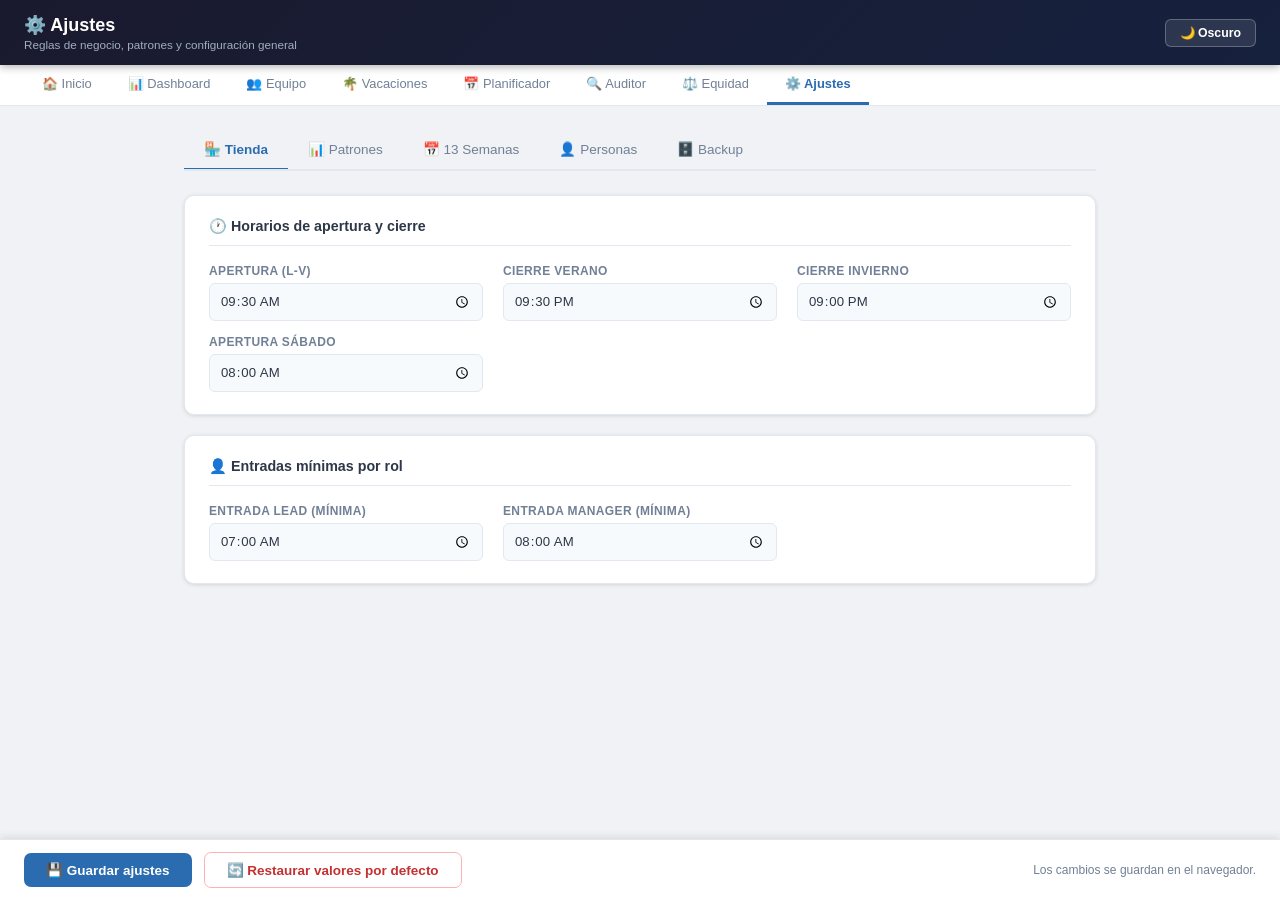
==== ajustes.html @ 565c45c2 "Fix all 9 issues: dashboard HTML, generatePattern(), planificador balance, CSS, time slots, vacacion" ====
<!DOCTYPE html>
<html lang="es" data-theme="light">
<head>
<meta charset="UTF-8">
<meta name="viewport" content="width=device-width, initial-scale=1.0">
<title>⚙️ Ajustes · Leadership Schedule</title>
<link rel="stylesheet" href="css/ajustes.css">
</head>
<body>

<!-- ===== HEADER ===== -->
<header class="site-header">
  <div>
    <h1>⚙️ Ajustes</h1>
    <span class="subtitle">Reglas de negocio, patrones y configuración general</span>
  </div>
  <div class="header-actions">
    <button class="btn-header" id="theme-toggle">🌙 Oscuro</button>
  </div>
</header>

<!-- ===== NAV ===== -->
<nav class="site-nav">
  <a class="nav-btn" href="index.html">🏠 Inicio</a>
  <a class="nav-btn" href="dashboard.html">📊 Dashboard</a>
  <a class="nav-btn" href="equipo.html">👥 Equipo</a>
  <a class="nav-btn" href="vacaciones.html">🌴 Vacaciones</a>
  <a class="nav-btn" href="planificador-13w.html">📅 Planificador</a>
  <a class="nav-btn" href="auditor.html">🔍 Auditor</a>
  <a class="nav-btn" href="equity.html">⚖️ Equidad</a>
  <a class="nav-btn active" href="ajustes.html">⚙️ Ajustes</a>
</nav>

<!-- ===== MAIN ===== -->
<main class="main">

  <!-- Page tabs -->
  <div class="page-tabs" id="page-tabs">
    <button class="page-tab-btn active" data-tab="tienda">🏪 Tienda</button>
    <button class="page-tab-btn" data-tab="patrones">📊 Patrones</button>
    <button class="page-tab-btn" data-tab="planificador">📅 13 Semanas</button>
    <button class="page-tab-btn" data-tab="personas">👤 Personas</button>
    <button class="page-tab-btn" data-tab="backup">🗄️ Backup</button>
  </div>

  <!-- ═══════════════════════════════════════ TAB: TIENDA ═══ -->
  <div class="tab-panel active" id="tab-tienda">

    <div class="settings-card">
      <h2>🕐 Horarios de apertura y cierre</h2>
      <div class="form-grid">
        <div class="form-group">
          <label for="cfg-apertura">Apertura (L-V)</label>
          <input type="time" id="cfg-apertura">
        </div>
        <div class="form-group">
          <label for="cfg-cierre-verano">Cierre Verano</label>
          <input type="time" id="cfg-cierre-verano">
        </div>
        <div class="form-group">
          <label for="cfg-cierre-invierno">Cierre Invierno</label>
          <input type="time" id="cfg-cierre-invierno">
        </div>
        <div class="form-group">
          <label for="cfg-sabado-apertura">Apertura Sábado</label>
          <input type="time" id="cfg-sabado-apertura">
        </div>
      </div>
    </div>

    <div class="settings-card">
      <h2>👤 Entradas mínimas por rol</h2>
      <div class="form-grid">
        <div class="form-group">
          <label for="cfg-entrada-lead">Entrada Lead (mínima)</label>
          <input type="time" id="cfg-entrada-lead">
        </div>
        <div class="form-group">
          <label for="cfg-entrada-manager">Entrada Manager (mínima)</label>
          <input type="time" id="cfg-entrada-manager">
        </div>
      </div>
    </div>

  </div>

  <!-- ═══════════════════════════════════════ TAB: PATRONES ═══ -->
  <div class="tab-panel" id="tab-patrones">

    <!-- Lunch -->
    <div class="settings-card">
      <h2>🥗 Reglas de Lunch</h2>
      <div class="form-grid">
        <div class="form-group">
          <label for="cfg-lunch-desde">Ventana desde</label>
          <input type="time" id="cfg-lunch-desde">
        </div>
        <div class="form-group">
          <label for="cfg-lunch-hasta">Ventana hasta</label>
          <input type="time" id="cfg-lunch-hasta">
        </div>
        <div class="form-group">
          <label for="cfg-lunch-slots">Duración (slots de 30 min)</label>
          <input type="number" id="cfg-lunch-slots" min="1" max="6">
        </div>
        <div class="form-group">
          <label for="cfg-lunch-max">Máx. simultáneo</label>
          <input type="number" id="cfg-lunch-max" min="1" max="10">
        </div>
      </div>
    </div>

    <!-- Cobertura -->
    <div class="settings-card">
      <h2>🏢 Cobertura de floor</h2>
      <div class="form-grid">
        <div class="form-group">
          <label for="cfg-floor-min">Floor mínimo</label>
          <input type="number" id="cfg-floor-min" min="0" max="20">
        </div>
        <div class="form-group">
          <label for="cfg-mgr-floor-min">Managers en floor (mínimo)</label>
          <input type="number" id="cfg-mgr-floor-min" min="0" max="10">
        </div>
        <div class="form-group">
          <label for="cfg-coach-min">Coach mínimo</label>
          <input type="number" id="cfg-coach-min" min="0" max="10">
        </div>
        <div class="form-group">
          <label for="cfg-floor-punta">Floor en hora punta</label>
          <input type="number" id="cfg-floor-punta" min="0" max="20">
        </div>
      </div>

      <div style="margin-top:16px;">
        <div class="form-group">
          <label>Horas punta (ej: 12:00-14:00)</label>
          <div class="tags-input" id="horas-punta-tags">
            <input type="text" id="horas-punta-input" placeholder="HH:MM-HH:MM y pulsa Enter">
          </div>
          <span class="form-hint">Pulsa Enter para añadir. Haz clic en × para eliminar.</span>
        </div>
      </div>
    </div>

    <!-- Bloques -->
    <div class="settings-card">
      <h2>🧱 Bloques de actividad</h2>
      <div class="form-grid">
        <div class="form-group">
          <label for="cfg-floor-slots-min">Floor: slots mínimos consecutivos</label>
          <input type="number" id="cfg-floor-slots-min" min="1" max="20">
        </div>
        <div class="form-group">
          <label for="cfg-aor-max-bloques">AOR: máx. bloques separados</label>
          <input type="number" id="cfg-aor-max-bloques" min="1" max="10">
        </div>
      </div>
    </div>

    <!-- Reuniones -->
    <div class="settings-card">
      <h2>📋 Reuniones semanales</h2>
      <div class="reunion-row">
        <div class="reunion-day">Martes</div>
        <div class="form-group">
          <label for="cfg-reu-mar-hora">Horario</label>
          <input type="text" id="cfg-reu-mar-hora" placeholder="14:00-16:00">
        </div>
        <div class="form-group">
          <label for="cfg-reu-mar-tipo">Tipo</label>
          <input type="text" id="cfg-reu-mar-tipo" placeholder="comercial">
        </div>
        <div class="form-group">
          <label for="cfg-reu-mar-nombre">Nombre</label>
          <input type="text" id="cfg-reu-mar-nombre" placeholder="Reunión Comercial">
        </div>
      </div>
      <div class="reunion-row">
        <div class="reunion-day">Miércoles</div>
        <div class="form-group">
          <label for="cfg-reu-mie-hora">Horario</label>
          <input type="text" id="cfg-reu-mie-hora" placeholder="14:00-16:00">
        </div>
        <div class="form-group">
          <label for="cfg-reu-mie-tipo">Tipo</label>
          <input type="text" id="cfg-reu-mie-tipo" placeholder="leadership">
        </div>
        <div class="form-group">
          <label for="cfg-reu-mie-nombre">Nombre</label>
          <input type="text" id="cfg-reu-mie-nombre" placeholder="Leadership Meeting">
        </div>
      </div>
    </div>

    <!-- Apertura / Cierre -->
    <div class="settings-card">
      <h2>🔓 Apertura y cierre de tienda</h2>
      <div class="form-grid">
        <div class="form-group">
          <label for="cfg-apertura-min-personas">Personas mínimas en apertura</label>
          <input type="number" id="cfg-apertura-min-personas" min="1" max="10">
        </div>
        <div class="form-group">
          <label for="cfg-cierre-min-leads">Leads mínimos en cierre</label>
          <input type="number" id="cfg-cierre-min-leads" min="1" max="10">
        </div>
        <div class="form-group">
          <label for="cfg-cierre-min-managers">Managers mínimos en cierre</label>
          <input type="number" id="cfg-cierre-min-managers" min="0" max="10">
        </div>
      </div>
    </div>

    <!-- Rol Manager -->
    <div class="settings-card">
      <h2>🎯 Rol de Manager por semana</h2>
      <div class="form-grid">
        <div class="form-group">
          <label for="cfg-coach-dias">Días como Coach (mín–máx)</label>
          <input type="text" id="cfg-coach-dias" placeholder="ej: 2,3">
          <span class="form-hint">Valores separados por coma (mínimo, máximo)</span>
        </div>
        <div class="form-group">
          <label for="cfg-support-dias">Días como Support (mín–máx)</label>
          <input type="text" id="cfg-support-dias" placeholder="ej: 2,3">
          <span class="form-hint">Valores separados por coma (mínimo, máximo)</span>
        </div>
      </div>
    </div>

    <!-- DD (Daily Download) -->
    <div class="settings-card">
      <h2>📢 Daily Download (DD)</h2>
      <div class="form-grid">
        <div class="form-group">
          <label for="cfg-dd-hora">Hora del DD</label>
          <input type="time" id="cfg-dd-hora">
          <span class="form-hint">Por defecto 09:15. Aparece en todos los turnos que estén activos a esa hora.</span>
        </div>
        <div class="form-group">
          <label for="cfg-dd-duracion">Duración (minutos)</label>
          <input type="number" id="cfg-dd-duracion" min="5" max="60">
        </div>
      </div>
    </div>

    <!-- Franjas tranquilas -->
    <div class="settings-card">
      <h2>🤫 Franjas tranquilas (sin actividades intensas)</h2>
      <div class="form-group">
        <label>Franjas horarias (ej: 09:30-11:00)</label>
        <div class="tags-input" id="franjas-tranquilas-tags">
          <input type="text" id="franjas-tranquilas-input" placeholder="HH:MM-HH:MM y pulsa Enter">
        </div>
        <span class="form-hint">Franjas donde no se programan actividades intensas (apertura tranquila, descanso post-lunch).</span>
      </div>
    </div>

    <!-- Cobertura por franja horaria -->
    <div class="settings-card">
      <h2>🏪 Cobertura por franja horaria</h2>
      <div class="form-grid">
        <div class="form-group">
          <label for="cfg-franja-apertura-min">Apertura — mínimo (personas)</label>
          <input type="number" id="cfg-franja-apertura-min" min="1" max="10">
        </div>
        <div class="form-group">
          <label for="cfg-franja-apertura-max">Apertura — máximo (personas)</label>
          <input type="number" id="cfg-franja-apertura-max" min="1" max="10">
        </div>
        <div class="form-group">
          <label for="cfg-franja-normal-support">Normal/mediodía — Support mínimo</label>
          <input type="number" id="cfg-franja-normal-support" min="1" max="15">
        </div>
        <div class="form-group">
          <label for="cfg-franja-normal-coach">Normal/mediodía — Coach mínimo</label>
          <input type="number" id="cfg-franja-normal-coach" min="1" max="10">
        </div>
        <div class="form-group">
          <label for="cfg-franja-transicion-min">Transición (lunch) — mínimo</label>
          <input type="number" id="cfg-franja-transicion-min" min="1" max="10">
        </div>
        <div class="form-group">
          <label for="cfg-franja-transicion-max">Transición (lunch) — máximo</label>
          <input type="number" id="cfg-franja-transicion-max" min="1" max="10">
        </div>
        <div class="form-group">
          <label for="cfg-franja-punta">Hora punta — mínimo</label>
          <input type="number" id="cfg-franja-punta" min="1" max="15">
          <span class="form-hint">Igual que "Floor en hora punta" — se sincroniza automáticamente</span>
        </div>
        <div class="form-group">
          <label for="cfg-franja-cierre">Cierre — mínimo</label>
          <input type="number" id="cfg-franja-cierre" min="1" max="10">
        </div>
      </div>
    </div>

    <!-- Reglas flexibilizadas -->
    <div class="settings-card">
      <h2>🔄 Reglas flexibilizadas (mundo real)</h2>
      <div style="display:flex;flex-direction:column;gap:10px">
        <div class="checkbox-row">
          <input type="checkbox" id="cfg-flex-coach-transicion">
          <label for="cfg-flex-coach-transicion">✅ 1 Coach OK en transición (en vez de 2)</label>
        </div>
        <div class="checkbox-row">
          <input type="checkbox" id="cfg-flex-lunch-extendido">
          <label for="cfg-flex-lunch-extendido">✅ Lunch de manager puede extenderse 30 min si hay cobertura</label>
        </div>
        <div class="checkbox-row">
          <input type="checkbox" id="cfg-flex-aor-fragmentable">
          <label for="cfg-flex-aor-fragmentable">✅ AOR fragmentable si la reunión lo requiere</label>
        </div>
      </div>
    </div>

    <!-- Libranzas -->
    <div class="settings-card">
      <h2>📆 Reglas de libranzas</h2>
      <div class="form-grid">
        <div class="form-group">
          <label for="cfg-lib-max-dias">Máx. días laborables por semana</label>
          <input type="number" id="cfg-lib-max-dias" min="1" max="7">
        </div>
        <div class="form-group">
          <label for="cfg-lib-max-findes">Máx. fines de semana consecutivos trabajados</label>
          <input type="number" id="cfg-lib-max-findes" min="1" max="13">
        </div>
        <div class="form-group" style="align-items:flex-start;padding-top:1.5rem">
          <div class="checkbox-row">
            <input type="checkbox" id="cfg-lib-equidad-finde">
            <label for="cfg-lib-equidad-finde">Equidad de fines de semana al final del Q</label>
          </div>
        </div>
      </div>
    </div>

  </div>

  <!-- ═══════════════════════════════════════ TAB: PLANIFICADOR ═══ -->
  <div class="tab-panel" id="tab-planificador">

    <div class="settings-card">
      <h2>📅 Configuración general del planificador</h2>
      <div class="form-grid">
        <div class="form-group">
          <label for="cfg-max-dias">Máx. días laborables por semana</label>
          <input type="number" id="cfg-max-dias" min="1" max="7">
        </div>
        <div class="form-group">
          <label for="cfg-equidad">Equidad mañana/tarde (0–1)</label>
          <input type="number" id="cfg-equidad" min="0" max="1" step="0.05">
          <span class="form-hint">0.5 = equilibrio perfecto</span>
        </div>
      </div>
    </div>

    <!-- Ops Leads -->
    <div class="settings-card">
      <h2>👥 Reglas de Ops Leads</h2>
      <div class="form-grid">
        <div class="form-group">
          <label for="cfg-ops-dias-ldops">Días LDOPS por semana</label>
          <input type="number" id="cfg-ops-dias-ldops" min="1" max="6">
          <span class="form-hint">Default: 3</span>
        </div>
        <div class="form-group">
          <label for="cfg-ops-dias-mixtos">Días mixtos por semana</label>
          <input type="number" id="cfg-ops-dias-mixtos" min="0" max="6">
          <span class="form-hint">Default: 2</span>
        </div>
      </div>
      <div style="margin-top:12px;">
        <div class="checkbox-row">
          <input type="checkbox" id="cfg-ops-cruzados">
          <label for="cfg-ops-cruzados">Ops Leads siempre cruzados (uno mañana, otro tarde)</label>
        </div>
      </div>
    </div>

    <!-- SM detallado -->
    <div class="settings-card">
      <h2>📅 Reglas de SM detalladas</h2>
      <div style="display:flex;flex-direction:column;gap:10px">
        <div class="checkbox-row">
          <input type="checkbox" id="cfg-sm-lm-mañana">
          <label for="cfg-sm-lm-mañana">L+M: todos los SM hacen turno de mañana</label>
        </div>
        <div class="checkbox-row">
          <input type="checkbox" id="cfg-sm-mie-cruzado">
          <label for="cfg-sm-mie-cruzado">Miércoles: Jorge+Cris mañana, Sheila+Itziar tarde</label>
        </div>
        <div class="checkbox-row">
          <input type="checkbox" id="cfg-sm-juesab-rotacion">
          <label for="cfg-sm-juesab-rotacion">Jue-Sáb: rotación 2+2 (2 mañana, 2 tarde)</label>
        </div>
      </div>
      <div style="margin-top:16px;" class="form-group">
        <label>Días en que SM tiene mañana obligatoria</label>
        <div class="tags-input" id="sm-mañana-tags">
          <input type="text" id="sm-mañana-input" placeholder="LUN, MAR… y pulsa Enter">
        </div>
        <span class="form-hint">Pulsa Enter para añadir. Haz clic en × para eliminar.</span>
      </div>
    </div>

  </div>

  <!-- ═══════════════════════════════════════ TAB: PERSONAS ═══ -->
  <div class="tab-panel" id="tab-personas">

    <div class="settings-card">
      <h2>👤 Restricciones personales en el planificador</h2>
      <p style="font-size:.83rem;color:var(--text-muted);margin-bottom:16px;">
        Días con formato abreviado en inglés: MON, TUE, WED, THU, FRI, SAT, SUN.
        Los campos de tipo lista aceptan valores separados por coma.
      </p>
      <div class="persons-table-wrap">
        <table class="persons-table" id="persons-table">
          <thead>
            <tr>
              <th>ID Persona</th>
              <th>fixedMorningDays</th>
              <th>neverOffDays</th>
              <th>avoidOffDays</th>
              <th>aorFixedDays</th>
              <th>morningOnly</th>
              <th>morningOnlyWeekdays</th>
              <th>altWeekend</th>
              <th>weekAB</th>
              <th>hours32</th>
              <th>neverOffThursday</th>
              <th>crossedWith</th>
            </tr>
          </thead>
          <tbody id="persons-tbody">
            <!-- Rows injected by JS -->
          </tbody>
        </table>
      </div>
    </div>

  </div>

  <!-- ═══════════════════════════════════════ TAB: BACKUP ═══ -->
  <div class="tab-panel" id="tab-backup">

    <div class="settings-card">
      <h2>🗄️ Backup y Restauración</h2>
      <p class="help-text">Exporta o importa todos los datos del dashboard (configuración, equipo, vacaciones, patrones guardados).</p>
      <div class="form-row" style="display:flex;gap:0.75rem;flex-wrap:wrap;margin-top:1rem;">
        <button class="btn-save" id="btn-export-backup">⬇️ Exportar configuración completa</button>
        <label class="btn-secondary" style="cursor:pointer;display:inline-flex;align-items:center;gap:0.4rem;padding:0.5rem 1.1rem;border:1px solid var(--border);border-radius:var(--radius);font-size:0.9rem;">
          📂 Importar configuración
          <input type="file" id="file-import-backup" accept=".json" style="display:none">
        </label>
      </div>
      <p id="backup-status" style="font-size:0.82rem;color:var(--text-muted);margin-top:0.75rem;"></p>
    </div>

  </div>

</main>

<!-- ===== ACTION BAR ===== -->
<div class="action-bar">
  <button class="btn-save" id="btn-save">💾 Guardar ajustes</button>
  <button class="btn-reset" id="btn-reset">🔄 Restaurar valores por defecto</button>
  <span class="action-bar-info" id="action-bar-info">Los cambios se guardan en el navegador.</span>
</div>

<!-- ===== TOAST ===== -->
<div class="toast" id="toast" role="status" aria-live="polite"></div>

<script src="js/config.js"></script>
<script>
(function () {
  'use strict';

  /* ── Theme ──────────────────────────────────────── */
  var LS_THEME = 'app_theme';

  function loadTheme() {
    try {
      var t = localStorage.getItem(LS_THEME) || 'light';
      document.documentElement.setAttribute('data-theme', t);
      document.getElementById('theme-toggle').textContent = t === 'dark' ? '☀️ Claro' : '🌙 Oscuro';
    } catch (e) {}
  }

  function toggleTheme() {
    var html = document.documentElement;
    var isDark = html.getAttribute('data-theme') === 'dark';
    html.setAttribute('data-theme', isDark ? 'light' : 'dark');
    document.getElementById('theme-toggle').textContent = isDark ? '🌙 Oscuro' : '☀️ Claro';
    try { localStorage.setItem(LS_THEME, isDark ? 'light' : 'dark'); } catch (e) {}
  }

  /* ── Tabs ───────────────────────────────────────── */
  function initTabs() {
    document.getElementById('page-tabs').addEventListener('click', function (e) {
      var btn = e.target.closest('.page-tab-btn');
      if (!btn) return;
      document.querySelectorAll('.page-tab-btn').forEach(function (b) { b.classList.remove('active'); });
      document.querySelectorAll('.tab-panel').forEach(function (p) { p.classList.remove('active'); });
      btn.classList.add('active');
      document.getElementById('tab-' + btn.dataset.tab).classList.add('active');
    });
  }

  /* ── Tags helper ────────────────────────────────── */
  function initTagsInput(wrapperId, inputId, getValues, setValues) {
    var wrapper = document.getElementById(wrapperId);
    var input   = document.getElementById(inputId);

    function render() {
      // Remove existing tags (keep input)
      wrapper.querySelectorAll('.tag').forEach(function (t) { t.remove(); });
      getValues().forEach(function (val) {
        var tag = document.createElement('span');
        tag.className = 'tag';
        tag.textContent = val + ' ';
        var del = document.createElement('button');
        del.className = 'tag-del';
        del.type = 'button';
        del.textContent = '×';
        del.addEventListener('click', function () {
          var arr = getValues().filter(function (v) { return v !== val; });
          setValues(arr);
          render();
        });
        tag.appendChild(del);
        wrapper.insertBefore(tag, input);
      });
    }

    input.addEventListener('keydown', function (e) {
      if (e.key === 'Enter' || e.key === ',') {
        e.preventDefault();
        var val = input.value.trim().replace(/,$/, '');
        if (val) {
          var arr = getValues();
          if (!arr.includes(val)) { arr.push(val); setValues(arr); }
          input.value = '';
          render();
        }
      }
    });

    wrapper.addEventListener('click', function () { input.focus(); });
    render();
    return render;
  }

  /* ── Populate form from CONFIG ──────────────────── */
  var cfg = window.CONFIG;

  // Arrays for tags inputs (held in closure)
  var horasPunta   = cfg.patrones.cobertura.horasPunta.slice();
  var smMañana     = cfg.planificador.smMañanaObligatoria.slice();
  var franjasTranquilas = ((cfg.patrones && cfg.patrones.franjasTranquilas) || ['09:30-11:00', '15:00-16:00']).slice();

  var renderHorasPunta, renderSmMañana, renderFranjasTranquilas;

  function populateForm() {
    cfg = window.CONFIG;

    // Tienda
    document.getElementById('cfg-apertura').value           = cfg.tienda.apertura;
    document.getElementById('cfg-cierre-verano').value      = cfg.tienda.cierreVerano;
    document.getElementById('cfg-cierre-invierno').value    = cfg.tienda.cierreInvierno;
    document.getElementById('cfg-sabado-apertura').value    = cfg.tienda.sabadoApertura;
    document.getElementById('cfg-entrada-lead').value       = cfg.tienda.entradaLeadMin;
    document.getElementById('cfg-entrada-manager').value    = cfg.tienda.entradaManagerMin;

    // Patrones – Lunch
    document.getElementById('cfg-lunch-desde').value  = cfg.patrones.lunch.ventanaDesde;
    document.getElementById('cfg-lunch-hasta').value  = cfg.patrones.lunch.ventanaHasta;
    document.getElementById('cfg-lunch-slots').value  = cfg.patrones.lunch.duracionSlots;
    document.getElementById('cfg-lunch-max').value    = cfg.patrones.lunch.maxSimultaneo;

    // Patrones – Cobertura
    document.getElementById('cfg-floor-min').value       = cfg.patrones.cobertura.floorMinimo;
    document.getElementById('cfg-mgr-floor-min').value   = cfg.patrones.cobertura.managersFloorMinimo;
    document.getElementById('cfg-coach-min').value       = cfg.patrones.cobertura.coachMinimo;
    document.getElementById('cfg-floor-punta').value     = cfg.patrones.cobertura.floorHoraPunta;
    horasPunta = cfg.patrones.cobertura.horasPunta.slice();
    if (renderHorasPunta) renderHorasPunta();

    // Patrones – Bloques
    document.getElementById('cfg-floor-slots-min').value  = cfg.patrones.bloques.floorMinimoSlots;
    document.getElementById('cfg-aor-max-bloques').value  = cfg.patrones.bloques.aorMaxBloques;

    // Patrones – Reuniones
    document.getElementById('cfg-reu-mar-hora').value    = cfg.patrones.reuniones.martes.hora;
    document.getElementById('cfg-reu-mar-tipo').value    = cfg.patrones.reuniones.martes.tipo;
    document.getElementById('cfg-reu-mar-nombre').value  = cfg.patrones.reuniones.martes.nombre;
    document.getElementById('cfg-reu-mie-hora').value    = cfg.patrones.reuniones.miercoles.hora;
    document.getElementById('cfg-reu-mie-tipo').value    = cfg.patrones.reuniones.miercoles.tipo;
    document.getElementById('cfg-reu-mie-nombre').value  = cfg.patrones.reuniones.miercoles.nombre;

    // Patrones – Apertura / Cierre
    document.getElementById('cfg-apertura-min-personas').value = cfg.patrones.apertura.minimoPersonas;
    document.getElementById('cfg-cierre-min-leads').value      = cfg.patrones.cierre.minimoLeads;
    document.getElementById('cfg-cierre-min-managers').value   = cfg.patrones.cierre.minimoManagers;

    // Patrones – Rol manager
    document.getElementById('cfg-coach-dias').value   = cfg.patrones.managerRol.coachDiasPorSemana.join(',');
    document.getElementById('cfg-support-dias').value = cfg.patrones.managerRol.supportDiasPorSemana.join(',');

    // Patrones – DD
    var dd = (cfg.patrones.dd || {});
    document.getElementById('cfg-dd-hora').value     = dd.hora || '09:15';
    document.getElementById('cfg-dd-duracion').value = dd.duracionMin || 15;

    // Patrones – Franjas tranquilas
    franjasTranquilas = ((cfg.patrones.franjasTranquilas) || ['09:30-11:00', '15:00-16:00']).slice();
    if (renderFranjasTranquilas) renderFranjasTranquilas();

    // Patrones – Libranzas
    var lib = (cfg.patrones.libranzas || {});
    document.getElementById('cfg-lib-max-dias').value       = lib.maxDiasLaborables || 5;
    document.getElementById('cfg-lib-max-findes').value     = lib.maxFindesConsecutivos || 2;
    document.getElementById('cfg-lib-equidad-finde').checked = lib.equidadFindeQ !== false;

    // Planificador
    document.getElementById('cfg-max-dias').value    = cfg.planificador.maxDiasLaborables;
    document.getElementById('cfg-equidad').value     = cfg.planificador.equidadMañanaTarde;
    document.getElementById('cfg-ops-cruzados').checked = cfg.planificador.opsLeadsCruzados;
    smMañana = cfg.planificador.smMañanaObligatoria.slice();
    if (renderSmMañana) renderSmMañana();

    // Planificador – Ops Leads
    var opsLeads = cfg.planificador.opsLeads || {};
    document.getElementById('cfg-ops-dias-ldops').value  = opsLeads.diasLdops  ?? 3;
    document.getElementById('cfg-ops-dias-mixtos').value = opsLeads.diasMixtos ?? 2;

    // Planificador – SM detallado
    var smDet = cfg.planificador.smDetallado || {};
    document.getElementById('cfg-sm-lm-mañana').checked       = smDet.lmTodosMañana !== false;
    document.getElementById('cfg-sm-mie-cruzado').checked     = smDet.miercolesJorgeCrisMañana !== false;
    document.getElementById('cfg-sm-juesab-rotacion').checked = smDet.jueSabRotacion2x2 !== false;

    // Patrones – Cobertura por franja
    var cf = (cfg.patrones.coberturaFranja || {});
    document.getElementById('cfg-franja-apertura-min').value    = cf.aperturaMin       ?? 3;
    document.getElementById('cfg-franja-apertura-max').value    = cf.aperturaMax       ?? 4;
    document.getElementById('cfg-franja-normal-support').value  = cf.normalSupportMin  ?? 6;
    document.getElementById('cfg-franja-normal-coach').value    = cf.normalCoachMin    ?? 2;
    document.getElementById('cfg-franja-transicion-min').value  = cf.transicionMin     ?? 4;
    document.getElementById('cfg-franja-transicion-max').value  = cf.transicionMax     ?? 5;
    document.getElementById('cfg-franja-punta').value           = cf.horaPuntaMin      ?? cfg.patrones.cobertura.floorHoraPunta ?? 6;
    document.getElementById('cfg-franja-cierre').value          = cf.cierreMin         ?? 4;

    // Patrones – Reglas flexibilizadas
    var fl = (cfg.patrones.flexRules || {});
    document.getElementById('cfg-flex-coach-transicion').checked  = fl.coachTransicion  !== false;
    document.getElementById('cfg-flex-lunch-extendido').checked   = fl.lunchExtendido   !== false;
    document.getElementById('cfg-flex-aor-fragmentable').checked  = fl.aorFragmentable  !== false;

    // Personas
    renderPersonsTable();
  }

  /* ── Persons table ──────────────────────────────── */
  function renderPersonsTable() {
    var tbody = document.getElementById('persons-tbody');
    tbody.innerHTML = '';
    var rp = cfg.planificador.restriccionesPersonales;

    Object.keys(rp).forEach(function (id) {
      var p = rp[id];
      var tr = document.createElement('tr');
      tr.dataset.personId = id;

      function cell(content) {
        var td = document.createElement('td');
        td.innerHTML = content;
        tr.appendChild(td);
        return td;
      }

      function textCell(field, value) {
        cell('<input type="text" data-field="' + field + '" value="' + escHtml(value || '') + '">');
      }

      function checkCell(field, value) {
        cell('<input type="checkbox" data-field="' + field + '"' + (value ? ' checked' : '') + '>');
      }

      // ID
      var idTd = document.createElement('td');
      idTd.className = 'person-id';
      idTd.textContent = id;
      tr.appendChild(idTd);

      textCell('fixedMorningDays',    (p.fixedMorningDays    || []).join(','));
      textCell('neverOffDays',        (p.neverOffDays        || []).join(','));
      textCell('avoidOffDays',        (p.avoidOffDays        || []).join(','));
      textCell('aorFixedDays',        (p.aorFixedDays        || []).join(','));
      checkCell('morningOnly',         !!p.morningOnly);
      checkCell('morningOnlyWeekdays', !!p.morningOnlyWeekdays);
      checkCell('altWeekend',          !!p.altWeekend);
      checkCell('weekAB',              !!p.weekAB);
      checkCell('hours32',             !!p.hours32);
      checkCell('neverOffThursday',    !!p.neverOffThursday);
      textCell('crossedWith',          p.crossedWith || '');

      tbody.appendChild(tr);
    });
  }

  /* ── Collect form values back into CONFIG ────────── */
  function collectForm() {
    cfg = window.CONFIG;

    // Tienda
    cfg.tienda.apertura           = document.getElementById('cfg-apertura').value;
    cfg.tienda.cierreVerano       = document.getElementById('cfg-cierre-verano').value;
    cfg.tienda.cierreInvierno     = document.getElementById('cfg-cierre-invierno').value;
    cfg.tienda.sabadoApertura     = document.getElementById('cfg-sabado-apertura').value;
    cfg.tienda.entradaLeadMin     = document.getElementById('cfg-entrada-lead').value;
    cfg.tienda.entradaManagerMin  = document.getElementById('cfg-entrada-manager').value;

    // Patrones – Lunch
    cfg.patrones.lunch.ventanaDesde   = document.getElementById('cfg-lunch-desde').value;
    cfg.patrones.lunch.ventanaHasta   = document.getElementById('cfg-lunch-hasta').value;
    cfg.patrones.lunch.duracionSlots  = parseInt(document.getElementById('cfg-lunch-slots').value, 10) || 2;
    cfg.patrones.lunch.maxSimultaneo  = parseInt(document.getElementById('cfg-lunch-max').value, 10) || 3;

    // Patrones – Cobertura
    cfg.patrones.cobertura.floorMinimo         = parseInt(document.getElementById('cfg-floor-min').value, 10) || 0;
    cfg.patrones.cobertura.managersFloorMinimo = parseInt(document.getElementById('cfg-mgr-floor-min').value, 10) || 0;
    cfg.patrones.cobertura.coachMinimo         = parseInt(document.getElementById('cfg-coach-min').value, 10) || 0;
    cfg.patrones.cobertura.floorHoraPunta      = parseInt(document.getElementById('cfg-floor-punta').value, 10) || 0;
    cfg.patrones.cobertura.horasPunta          = horasPunta.slice();

    // Patrones – Bloques
    cfg.patrones.bloques.floorMinimoSlots = parseInt(document.getElementById('cfg-floor-slots-min').value, 10) || 1;
    cfg.patrones.bloques.aorMaxBloques    = parseInt(document.getElementById('cfg-aor-max-bloques').value, 10) || 1;

    // Patrones – Reuniones
    cfg.patrones.reuniones.martes.hora    = document.getElementById('cfg-reu-mar-hora').value.trim();
    cfg.patrones.reuniones.martes.tipo    = document.getElementById('cfg-reu-mar-tipo').value.trim();
    cfg.patrones.reuniones.martes.nombre  = document.getElementById('cfg-reu-mar-nombre').value.trim();
    cfg.patrones.reuniones.miercoles.hora   = document.getElementById('cfg-reu-mie-hora').value.trim();
    cfg.patrones.reuniones.miercoles.tipo   = document.getElementById('cfg-reu-mie-tipo').value.trim();
    cfg.patrones.reuniones.miercoles.nombre = document.getElementById('cfg-reu-mie-nombre').value.trim();

    // Patrones – Apertura / Cierre
    cfg.patrones.apertura.minimoPersonas = parseInt(document.getElementById('cfg-apertura-min-personas').value, 10) || 1;
    cfg.patrones.cierre.minimoLeads      = parseInt(document.getElementById('cfg-cierre-min-leads').value, 10) || 1;
    cfg.patrones.cierre.minimoManagers   = parseInt(document.getElementById('cfg-cierre-min-managers').value, 10) || 0;

    // Patrones – Rol manager (parse comma-separated ints)
    cfg.patrones.managerRol.coachDiasPorSemana   = parseCsvInts(document.getElementById('cfg-coach-dias').value);
    cfg.patrones.managerRol.supportDiasPorSemana = parseCsvInts(document.getElementById('cfg-support-dias').value);

    // Patrones – DD
    if (!cfg.patrones.dd) cfg.patrones.dd = {};
    cfg.patrones.dd.hora       = document.getElementById('cfg-dd-hora').value || '09:15';
    cfg.patrones.dd.duracionMin = parseInt(document.getElementById('cfg-dd-duracion').value, 10) || 15;

    // Patrones – Franjas tranquilas
    cfg.patrones.franjasTranquilas = franjasTranquilas.slice();

    // Patrones – Libranzas
    if (!cfg.patrones.libranzas) cfg.patrones.libranzas = {};
    cfg.patrones.libranzas.maxDiasLaborables    = parseInt(document.getElementById('cfg-lib-max-dias').value, 10) || 5;
    cfg.patrones.libranzas.maxFindesConsecutivos = parseInt(document.getElementById('cfg-lib-max-findes').value, 10) || 2;
    cfg.patrones.libranzas.equidadFindeQ        = document.getElementById('cfg-lib-equidad-finde').checked;

    // Planificador
    cfg.planificador.maxDiasLaborables        = parseInt(document.getElementById('cfg-max-dias').value, 10) || 5;
    cfg.planificador.equidadMañanaTarde       = parseFloat(document.getElementById('cfg-equidad').value) || 0.5;
    cfg.planificador.opsLeadsCruzados         = document.getElementById('cfg-ops-cruzados').checked;
    cfg.planificador.smMañanaObligatoria      = smMañana.slice();

    // Planificador – Ops Leads
    if (!cfg.planificador.opsLeads) cfg.planificador.opsLeads = {};
    cfg.planificador.opsLeads.diasLdops  = parseInt(document.getElementById('cfg-ops-dias-ldops').value, 10)  || 3;
    cfg.planificador.opsLeads.diasMixtos = parseInt(document.getElementById('cfg-ops-dias-mixtos').value, 10) || 2;

    // Planificador – SM detallado
    if (!cfg.planificador.smDetallado) cfg.planificador.smDetallado = {};
    cfg.planificador.smDetallado.lmTodosMañana            = document.getElementById('cfg-sm-lm-mañana').checked;
    cfg.planificador.smDetallado.miercolesJorgeCrisMañana = document.getElementById('cfg-sm-mie-cruzado').checked;
    cfg.planificador.smDetallado.jueSabRotacion2x2        = document.getElementById('cfg-sm-juesab-rotacion').checked;

    // Patrones – Cobertura por franja
    if (!cfg.patrones.coberturaFranja) cfg.patrones.coberturaFranja = {};
    cfg.patrones.coberturaFranja.aperturaMin      = parseInt(document.getElementById('cfg-franja-apertura-min').value, 10)   || 3;
    cfg.patrones.coberturaFranja.aperturaMax      = parseInt(document.getElementById('cfg-franja-apertura-max').value, 10)   || 4;
    cfg.patrones.coberturaFranja.normalSupportMin = parseInt(document.getElementById('cfg-franja-normal-support').value, 10) || 6;
    cfg.patrones.coberturaFranja.normalCoachMin   = parseInt(document.getElementById('cfg-franja-normal-coach').value, 10)   || 2;
    cfg.patrones.coberturaFranja.transicionMin    = parseInt(document.getElementById('cfg-franja-transicion-min').value, 10) || 4;
    cfg.patrones.coberturaFranja.transicionMax    = parseInt(document.getElementById('cfg-franja-transicion-max').value, 10) || 5;
    cfg.patrones.coberturaFranja.horaPuntaMin     = parseInt(document.getElementById('cfg-franja-punta').value, 10)          || 6;
    cfg.patrones.coberturaFranja.cierreMin        = parseInt(document.getElementById('cfg-franja-cierre').value, 10)         || 4;
    // Keep floorHoraPunta in sync with the franja punta field
    cfg.patrones.cobertura.floorHoraPunta         = cfg.patrones.coberturaFranja.horaPuntaMin;

    // Patrones – Reglas flexibilizadas
    if (!cfg.patrones.flexRules) cfg.patrones.flexRules = {};
    cfg.patrones.flexRules.coachTransicion  = document.getElementById('cfg-flex-coach-transicion').checked;
    cfg.patrones.flexRules.lunchExtendido   = document.getElementById('cfg-flex-lunch-extendido').checked;
    cfg.patrones.flexRules.aorFragmentable  = document.getElementById('cfg-flex-aor-fragmentable').checked;

    // Personas
    var tbody = document.getElementById('persons-tbody');
    var rows = tbody.querySelectorAll('tr');
    rows.forEach(function (tr) {
      var id  = tr.dataset.personId;
      if (!id) return;
      var rp  = cfg.planificador.restriccionesPersonales;
      if (!rp[id]) rp[id] = {};
      var p   = rp[id];

      tr.querySelectorAll('input[data-field]').forEach(function (inp) {
        var field = inp.dataset.field;
        if (inp.type === 'checkbox') {
          if (inp.checked) { p[field] = true; }
          else { delete p[field]; }
        } else {
          var val = inp.value.trim();
          var listFields = ['fixedMorningDays', 'neverOffDays', 'avoidOffDays', 'aorFixedDays'];
          if (listFields.includes(field)) {
            var arr = val ? val.split(',').map(function (s) { return s.trim(); }).filter(Boolean) : [];
            if (arr.length) { p[field] = arr; } else { delete p[field]; }
          } else {
            if (val) { p[field] = val; } else { delete p[field]; }
          }
        }
      });
    });
  }

  /* ── Helpers ────────────────────────────────────── */
  function parseCsvInts(str) {
    return str.split(',').map(function (s) { return parseInt(s.trim(), 10); }).filter(function (n) { return !isNaN(n); });
  }

  function escHtml(s) {
    return s.replace(/&/g,'&amp;').replace(/</g,'&lt;').replace(/>/g,'&gt;').replace(/"/g,'&quot;');
  }

  /* ── Toast ──────────────────────────────────────── */
  var toastTimer = null;
  function showToast(msg) {
    var t = document.getElementById('toast');
    t.textContent = msg;
    t.classList.add('show');
    clearTimeout(toastTimer);
    toastTimer = setTimeout(function () { t.classList.remove('show'); }, 2800);
  }

  /* ── Save ───────────────────────────────────────── */
  function saveSettings() {
    collectForm();
    window.CONFIG.save();
    showToast('✅ Ajustes guardados');
    document.getElementById('action-bar-info').textContent = 'Guardado · ' + new Date().toLocaleTimeString('es-ES', { hour: '2-digit', minute: '2-digit' });
  }

  /* ── Reset ──────────────────────────────────────── */
  function resetSettings() {
    if (!confirm('¿Restaurar TODOS los ajustes a los valores por defecto? Los cambios guardados se perderán.')) return;
    window.CONFIG.reset();
    horasPunta = window.CONFIG.patrones.cobertura.horasPunta.slice();
    smMañana   = window.CONFIG.planificador.smMañanaObligatoria.slice();
    franjasTranquilas = ((window.CONFIG.patrones.franjasTranquilas) || ['09:30-11:00', '15:00-16:00']).slice();
    populateForm();
    showToast('🔄 Valores restaurados');
  }

  /* ── Backup / Restore ──────────────────────────── */
  function exportBackup() {
    var backup = {};
    try {
      for (var i = 0; i < localStorage.length; i++) {
        var key = localStorage.key(i);
        backup[key] = localStorage.getItem(key);
      }
      var json = JSON.stringify(backup, null, 2);
      var blob = new Blob([json], { type: 'application/json' });
      var url = URL.createObjectURL(blob);
      var a = document.createElement('a');
      var date = new Date().toISOString().slice(0, 10);
      a.href = url;
      a.download = 'leadership-schedule-backup-' + date + '.json';
      a.click();
      URL.revokeObjectURL(url);
      var st = document.getElementById('backup-status');
      if (st) st.textContent = '✅ Exportado ' + Object.keys(backup).length + ' claves — ' + new Date().toLocaleTimeString('es-ES');
    } catch(e) {
      showToast('⚠️ Error al exportar: ' + e.message);
    }
  }

  function importBackup(file) {
    var reader = new FileReader();
    reader.onload = function(ev) {
      try {
        var backup = JSON.parse(ev.target.result);
        var count = 0;
        Object.keys(backup).forEach(function(key) {
          localStorage.setItem(key, backup[key]);
          count++;
        });
        var st = document.getElementById('backup-status');
        if (st) st.textContent = '✅ Importadas ' + count + ' claves. Recargando…';
        showToast('✅ Configuración importada — recargando');
        setTimeout(function() { location.reload(); }, 1500);
      } catch(e) {
        showToast('⚠️ Error al importar: ' + e.message);
      }
    };
    reader.readAsText(file);
  }

  /* ── Init ───────────────────────────────────────── */
  document.addEventListener('DOMContentLoaded', function () {
    loadTheme();
    initTabs();

    // Init tags inputs
    renderHorasPunta = initTagsInput(
      'horas-punta-tags', 'horas-punta-input',
      function () { return horasPunta; },
      function (arr) { horasPunta = arr; }
    );
    renderSmMañana = initTagsInput(
      'sm-mañana-tags', 'sm-mañana-input',
      function () { return smMañana; },
      function (arr) { smMañana = arr; }
    );
    renderFranjasTranquilas = initTagsInput(
      'franjas-tranquilas-tags', 'franjas-tranquilas-input',
      function () { return franjasTranquilas; },
      function (arr) { franjasTranquilas = arr; }
    );

    populateForm();

    document.getElementById('theme-toggle').addEventListener('click', toggleTheme);
    document.getElementById('btn-save').addEventListener('click', saveSettings);
    document.getElementById('btn-reset').addEventListener('click', resetSettings);

    var btnExport = document.getElementById('btn-export-backup');
    if (btnExport) btnExport.addEventListener('click', exportBackup);
    var fileImport = document.getElementById('file-import-backup');
    if (fileImport) fileImport.addEventListener('change', function(e) {
      if (e.target.files && e.target.files[0]) importBackup(e.target.files[0]);
    });
  });

})();
</script>
</body>
</html>
---- css/ajustes.css ----
/* ===== AJUSTES.CSS — Página de configuración ===== */
/* Patrones-schedule · Fase 1 */

/* ── Variables (same design system) ───────────────── */
:root {
  --primary: #1a1a2e;
  --primary-light: #16213e;
  --accent: #2b6cb0;
  --accent-light: #bee3f8;
  --surface: #fff;
  --surface-alt: #f7fafc;
  --bg: #f0f2f5;
  --border: #e2e8f0;
  --text: #2d3748;
  --text-muted: #718096;
  --text-light: #a0aec0;
  --green: #276749;
  --red: #e53e3e;
  --orange: #dd6b20;
  --yellow: #d69e2e;
  --radius: 8px;
  --shadow: 0 1px 4px rgba(0,0,0,0.12);
  --shadow-lg: 0 4px 16px rgba(0,0,0,0.18);
}
[data-theme="dark"] {
  --primary: #0d0d1a;
  --primary-light: #0a0f1e;
  --surface: #1a202c;
  --surface-alt: #2d3748;
  --bg: #171923;
  --border: #4a5568;
  --text: #e2e8f0;
  --text-muted: #a0aec0;
  --text-light: #718096;
}

/* ── Reset & Base ─────────────────────────────────── */
*, *::before, *::after { box-sizing: border-box; margin: 0; padding: 0; }
html { font-size: 15px; }
body {
  font-family: -apple-system, BlinkMacSystemFont, 'Segoe UI', Roboto, sans-serif;
  background: var(--bg);
  color: var(--text);
  min-height: 100vh;
  transition: background 0.2s, color 0.2s;
}
input, select, textarea, button { font-family: inherit; font-size: 0.93rem; color: var(--text); }
button { cursor: pointer; }
a { color: var(--accent); text-decoration: none; }

/* ── Header ──────────────────────────────────────── */
.site-header {
  background: linear-gradient(135deg, var(--primary) 0%, var(--primary-light) 100%);
  color: #fff;
  padding: 14px 24px;
  display: flex;
  align-items: center;
  justify-content: space-between;
  gap: 12px;
  box-shadow: 0 2px 8px rgba(0,0,0,.3);
  position: sticky;
  top: 0;
  z-index: 100;
}
.site-header h1 { font-size: 1.2rem; font-weight: 700; }
.site-header .subtitle { font-size: 0.78rem; color: var(--text-light); margin-top: 2px; display: block; }
.header-actions { display: flex; align-items: center; gap: 8px; }
.btn-header {
  padding: 6px 14px;
  border-radius: 6px;
  border: 1px solid rgba(255,255,255,.25);
  background: rgba(255,255,255,.1);
  color: #fff;
  font-size: 0.82rem;
  font-weight: 600;
  cursor: pointer;
  transition: background .15s;
  text-decoration: none;
  white-space: nowrap;
}
.btn-header:hover { background: rgba(255,255,255,.2); }

/* ── Nav ─────────────────────────────────────────── */
.site-nav {
  background: var(--surface);
  border-bottom: 1px solid var(--border);
  padding: 0 24px;
  display: flex;
  gap: 0;
  overflow-x: auto;
}
.site-nav::-webkit-scrollbar { display: none; }
.nav-btn {
  padding: 11px 18px;
  border: none;
  background: transparent;
  cursor: pointer;
  font-size: .86rem;
  font-weight: 500;
  color: var(--text-muted);
  border-bottom: 3px solid transparent;
  transition: .2s;
  white-space: nowrap;
  text-decoration: none;
  display: inline-block;
}
.nav-btn:hover { color: var(--text); }
.nav-btn.active { color: var(--accent); border-bottom-color: var(--accent); font-weight: 700; }

/* ── Main ────────────────────────────────────────── */
.main {
  padding: 24px 24px 80px;
  max-width: 960px;
  margin: 0 auto;
}

/* ── Page tabs ───────────────────────────────────── */
.page-tabs {
  display: flex;
  gap: 0;
  border-bottom: 2px solid var(--border);
  margin-bottom: 24px;
  overflow-x: auto;
}
.page-tabs::-webkit-scrollbar { display: none; }
.page-tab-btn {
  padding: 11px 20px;
  border: none;
  background: transparent;
  font-size: .9rem;
  font-weight: 500;
  color: var(--text-muted);
  border-bottom: 3px solid transparent;
  margin-bottom: -2px;
  cursor: pointer;
  white-space: nowrap;
  transition: .15s;
}
.page-tab-btn:hover { color: var(--text); }
.page-tab-btn.active { color: var(--accent); border-bottom-color: var(--accent); font-weight: 700; }

.tab-panel { display: none; }
.tab-panel.active { display: block; }

/* ── Section card ────────────────────────────────── */
.settings-card {
  background: var(--surface);
  border: 1px solid var(--border);
  border-radius: 10px;
  box-shadow: var(--shadow);
  padding: 22px 24px;
  margin-bottom: 20px;
}
.settings-card h2 {
  font-size: .95rem;
  font-weight: 700;
  color: var(--text);
  margin-bottom: 18px;
  padding-bottom: 10px;
  border-bottom: 1px solid var(--border);
  display: flex;
  align-items: center;
  gap: 8px;
}

/* ── Form grid ───────────────────────────────────── */
.form-grid {
  display: grid;
  grid-template-columns: repeat(auto-fill, minmax(220px, 1fr));
  gap: 14px 20px;
}
.form-group {
  display: flex;
  flex-direction: column;
  gap: 5px;
}
.form-group label {
  font-size: .8rem;
  font-weight: 600;
  color: var(--text-muted);
  text-transform: uppercase;
  letter-spacing: .03em;
}
.form-group input[type="text"],
.form-group input[type="time"],
.form-group input[type="number"],
.form-group select {
  padding: 8px 10px;
  border: 1px solid var(--border);
  border-radius: 6px;
  background: var(--surface-alt);
  color: var(--text);
  font-size: .88rem;
  transition: border-color .15s;
  width: 100%;
}
.form-group input:focus,
.form-group select:focus {
  outline: none;
  border-color: var(--accent);
  box-shadow: 0 0 0 3px rgba(43,108,176,.15);
}
.form-group input[type="checkbox"] {
  width: 18px;
  height: 18px;
  accent-color: var(--accent);
  cursor: pointer;
}
.checkbox-row {
  display: flex;
  align-items: center;
  gap: 10px;
  padding: 8px 0;
}
.checkbox-row label {
  font-size: .88rem;
  font-weight: 500;
  color: var(--text);
  text-transform: none;
  letter-spacing: 0;
  cursor: pointer;
}
.form-hint {
  font-size: .75rem;
  color: var(--text-light);
  margin-top: 2px;
}

/* Tags input (hours punta, días) */
.tags-input {
  display: flex;
  flex-wrap: wrap;
  gap: 6px;
  padding: 6px 8px;
  border: 1px solid var(--border);
  border-radius: 6px;
  background: var(--surface-alt);
  min-height: 40px;
  cursor: text;
}
.tag {
  background: var(--accent-light);
  color: var(--accent);
  padding: 2px 8px;
  border-radius: 4px;
  font-size: .8rem;
  font-weight: 600;
  display: flex;
  align-items: center;
  gap: 4px;
}
[data-theme="dark"] .tag { background: #2a4a6b; color: #90cdf4; }
.tag-del {
  background: none;
  border: none;
  color: inherit;
  cursor: pointer;
  font-size: .9rem;
  padding: 0;
  opacity: .7;
  line-height: 1;
}
.tag-del:hover { opacity: 1; }
.tags-input input {
  border: none;
  background: transparent;
  outline: none;
  font-size: .82rem;
  color: var(--text);
  min-width: 80px;
  flex: 1;
}

/* ── Reuniones ───────────────────────────────────── */
.reunion-row {
  display: grid;
  grid-template-columns: 80px 1fr 1fr 1fr;
  gap: 10px;
  align-items: end;
  margin-bottom: 10px;
  padding-bottom: 10px;
  border-bottom: 1px solid var(--border);
}
.reunion-row:last-child { border-bottom: none; margin-bottom: 0; padding-bottom: 0; }
.reunion-day {
  font-size: .85rem;
  font-weight: 700;
  color: var(--accent);
  align-self: center;
  padding-top: 20px;
}

/* ── Persons table ───────────────────────────────── */
.persons-table-wrap {
  overflow-x: auto;
  border-radius: 8px;
  border: 1px solid var(--border);
}
.persons-table {
  border-collapse: collapse;
  width: 100%;
  min-width: 700px;
  font-size: .83rem;
}
.persons-table th {
  background: var(--text);
  color: #fff;
  font-size: .77rem;
  font-weight: 700;
  text-transform: uppercase;
  letter-spacing: .04em;
  padding: 9px 10px;
  text-align: left;
  white-space: nowrap;
}
.persons-table td {
  padding: 9px 10px;
  border-bottom: 1px solid var(--border);
  vertical-align: middle;
}
.persons-table tr:nth-child(even) td { background: var(--surface-alt); }
.persons-table tr:hover td { background: #ebf8ff; }
[data-theme="dark"] .persons-table tr:hover td { background: #2a4a6b; }
.persons-table input[type="text"] {
  padding: 4px 7px;
  border: 1px solid var(--border);
  border-radius: 4px;
  background: var(--surface);
  color: var(--text);
  font-size: .82rem;
  width: 100%;
  min-width: 110px;
}
.persons-table input[type="text"]:focus {
  outline: none;
  border-color: var(--accent);
}
.persons-table input[type="checkbox"] {
  accent-color: var(--accent);
  cursor: pointer;
  width: 16px;
  height: 16px;
}
.person-id {
  font-weight: 700;
  color: var(--accent);
  white-space: nowrap;
}

/* ── Action bar (sticky bottom) ──────────────────── */
.action-bar {
  position: fixed;
  bottom: 0;
  left: 0;
  right: 0;
  background: var(--surface);
  border-top: 1px solid var(--border);
  padding: 12px 24px;
  display: flex;
  align-items: center;
  gap: 12px;
  box-shadow: 0 -2px 8px rgba(0,0,0,.1);
  z-index: 50;
}
.btn-save {
  padding: 9px 22px;
  border-radius: 7px;
  border: none;
  background: var(--accent);
  color: #fff;
  font-size: .9rem;
  font-weight: 700;
  cursor: pointer;
  transition: background .15s, transform .1s;
}
.btn-save:hover { background: #2c5282; }
.btn-save:active { transform: scale(.97); }
.btn-reset {
  padding: 9px 22px;
  border-radius: 7px;
  border: 1px solid #feb2b2;
  background: transparent;
  color: #c53030;
  font-size: .9rem;
  font-weight: 700;
  cursor: pointer;
  transition: background .15s;
}
.btn-reset:hover { background: #fff5f5; }
.action-bar-info {
  flex: 1;
  font-size: .8rem;
  color: var(--text-muted);
  text-align: right;
}

/* ── Toast ───────────────────────────────────────── */
.toast {
  position: fixed;
  bottom: 72px;
  left: 50%;
  transform: translateX(-50%) translateY(12px);
  background: #2d3748;
  color: #fff;
  padding: 10px 22px;
  border-radius: 8px;
  font-size: .88rem;
  font-weight: 600;
  pointer-events: none;
  opacity: 0;
  transition: opacity .25s, transform .25s;
  z-index: 999;
  white-space: nowrap;
}
.toast.show {
  opacity: 1;
  transform: translateX(-50%) translateY(0);
}
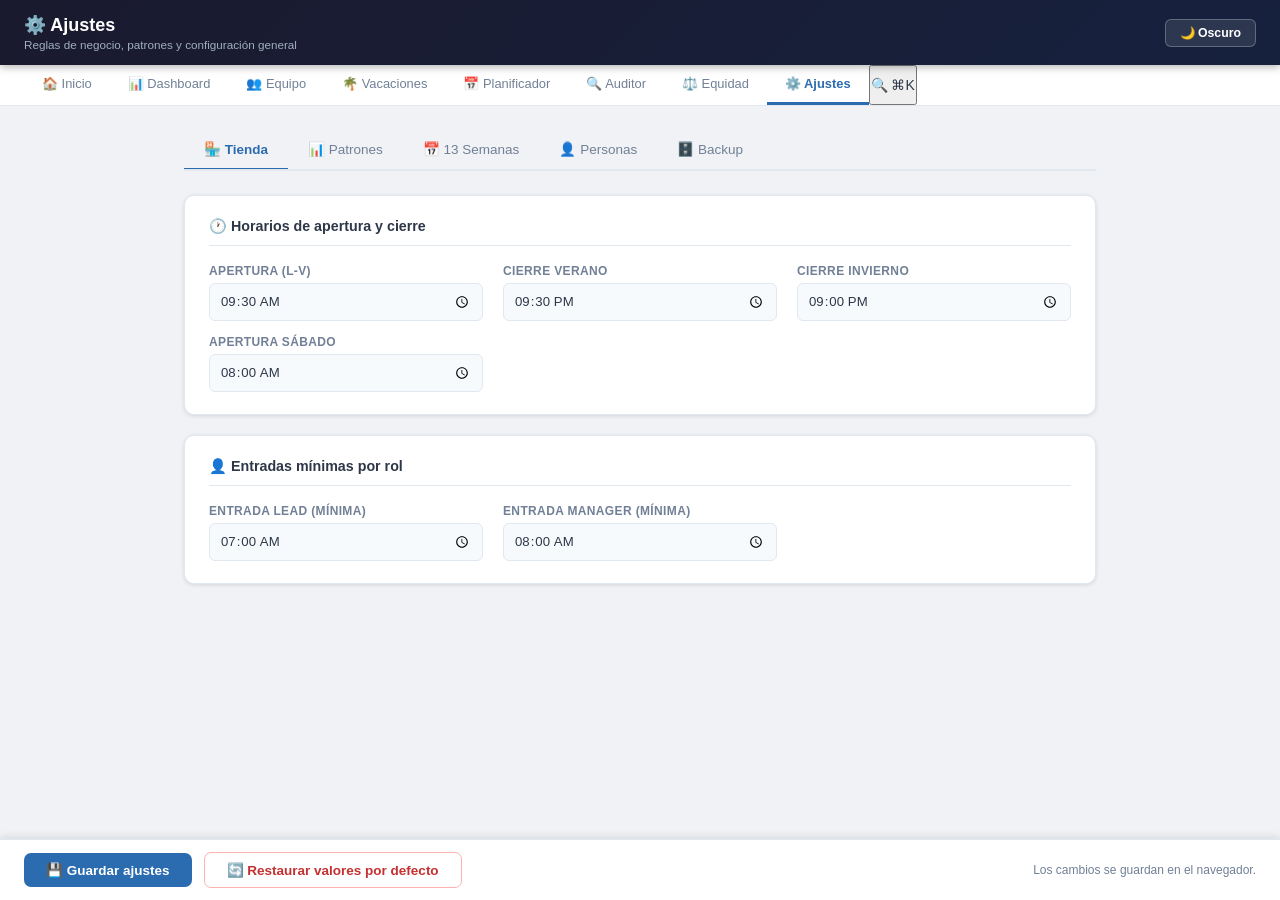
==== commit 5cfcc686: "feat: Feature 1 (Día Real), Feature 2 (Command Palette), Feature 3 (PWA) Agent-Logs-Url: https://git" ====
--- a/ajustes.html
+++ b/ajustes.html
@@ -3,6 +3,8 @@
 <head>
 <meta charset="UTF-8">
 <meta name="viewport" content="width=device-width, initial-scale=1.0">
+<meta name="theme-color" content="#1a1a2e">
+<link rel="manifest" href="manifest.webmanifest">
 <title>⚙️ Ajustes · Leadership Schedule</title>
 <link rel="stylesheet" href="css/ajustes.css">
 </head>
@@ -460,6 +462,19 @@
       <p id="backup-status" style="font-size:0.82rem;color:var(--text-muted);margin-top:0.75rem;"></p>
     </div>
 
+    <!-- PWA Install Section -->
+    <div class="settings-section">
+      <h2>📲 Instalar aplicación</h2>
+      <p class="help-text">Instala la app en tu dispositivo para acceder más rápido y poder usarla sin conexión (requiere servidor HTTP — ver notas abajo).</p>
+      <div class="form-row" style="margin-top:1rem;">
+        <button class="btn-save pwa-install-btn" style="display:none" onclick="window.triggerPWAInstall()">📲 Instalar app en este dispositivo</button>
+        <p style="font-size:.82rem;color:var(--text-muted);margin-top:8px;">
+          Si el botón no aparece, tu navegador ya tiene la app instalada o no está sirviendo la página desde HTTP.<br>
+          Para activar el modo offline, sirve la carpeta con: <code style="background:var(--surface-alt);padding:2px 5px;border-radius:4px;">python3 -m http.server 8080</code>
+        </p>
+      </div>
+    </div>
+
   </div>
 
 </main>
@@ -799,7 +814,7 @@
     cfg.patrones.coberturaFranja.transicionMax    = parseInt(document.getElementById('cfg-franja-transicion-max').value, 10) || 5;
     cfg.patrones.coberturaFranja.horaPuntaMin     = parseInt(document.getElementById('cfg-franja-punta').value, 10)          || 6;
     cfg.patrones.coberturaFranja.cierreMin        = parseInt(document.getElementById('cfg-franja-cierre').value, 10)         || 4;
-    // Keep floorHoraPunta in sync with the franja punta field
+    // Keep floorHoraPunta (used by generatePattern repair pass) in sync with the franja punta setting
     cfg.patrones.cobertura.floorHoraPunta         = cfg.patrones.coberturaFranja.horaPuntaMin;
 
     // Patrones – Reglas flexibilizadas
@@ -958,5 +973,7 @@
 
 })();
 </script>
+<script src="js/command-palette.js"></script>
+<script src="js/pwa.js"></script>
 </body>
 </html>
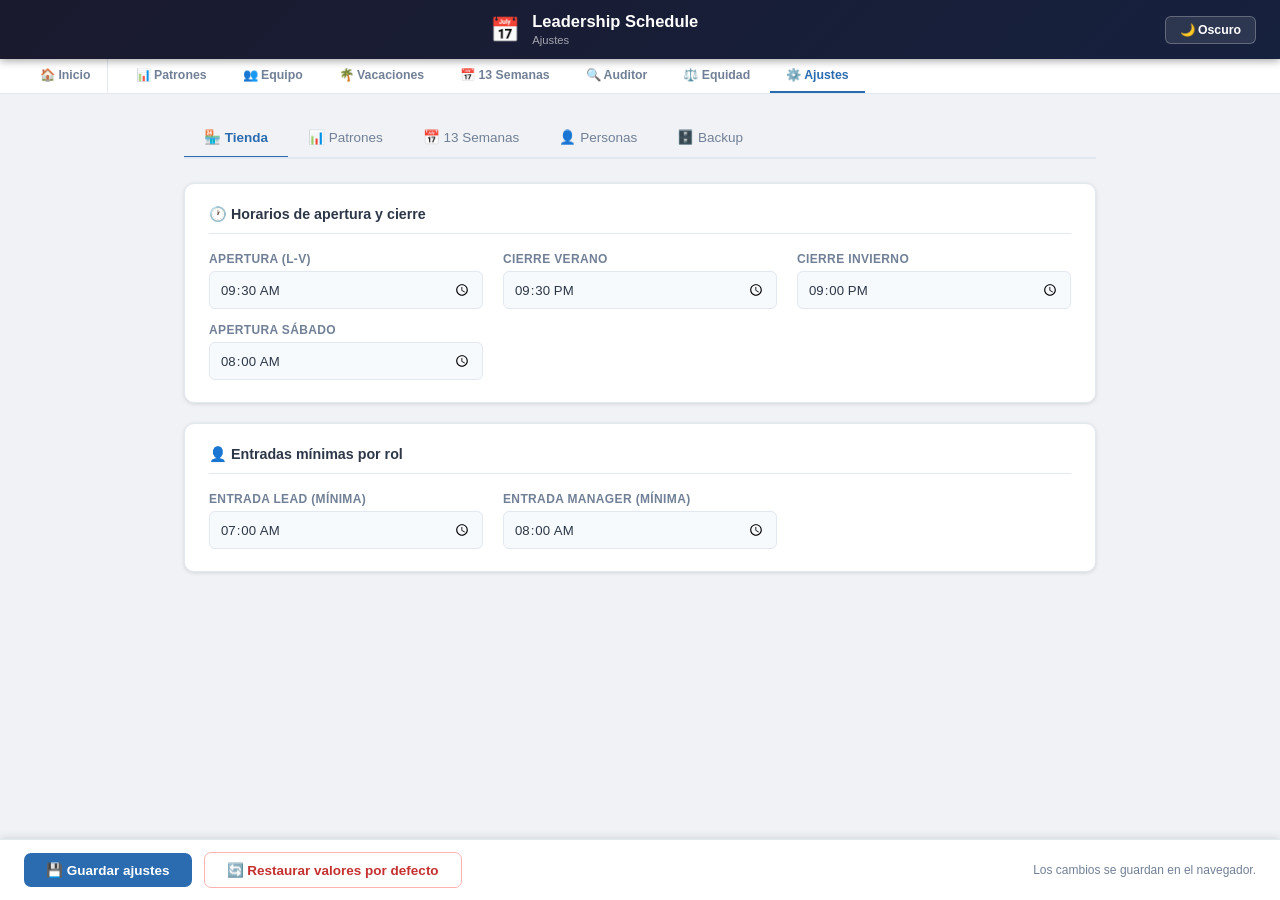
==== commit 281dcc9c: "feat: redesign navigation - create nav.css and update all HTML pages Agent-Logs-Url: https://github." ====
--- a/ajustes.html
+++ b/ajustes.html
@@ -6,28 +6,32 @@
 <meta name="theme-color" content="#1a1a2e">
 <link rel="manifest" href="manifest.webmanifest">
 <title>⚙️ Ajustes · Leadership Schedule</title>
+<link rel="stylesheet" href="css/nav.css">
 <link rel="stylesheet" href="css/ajustes.css">
 </head>
 <body>
 
 <!-- ===== HEADER ===== -->
-<header class="site-header">
-  <div>
-    <h1>⚙️ Ajustes</h1>
-    <span class="subtitle">Reglas de negocio, patrones y configuración general</span>
+<header class="app-header">
+  <div class="app-header-left">
+    <span class="app-logo">📅</span>
+    <div>
+      <h1 class="app-title">Leadership Schedule</h1>
+      <span class="app-subtitle">Ajustes</span>
+    </div>
   </div>
-  <div class="header-actions">
+  <div class="app-header-right">
     <button class="btn-header" id="theme-toggle">🌙 Oscuro</button>
   </div>
 </header>
 
-<!-- ===== NAV ===== -->
-<nav class="site-nav">
-  <a class="nav-btn" href="index.html">🏠 Inicio</a>
-  <a class="nav-btn" href="dashboard.html">📊 Dashboard</a>
+<!-- NAV BAR -->
+<nav class="app-nav">
+  <a class="nav-btn nav-home" href="index.html">🏠 Inicio</a>
+  <a class="nav-btn" href="dashboard.html">📊 Patrones</a>
   <a class="nav-btn" href="equipo.html">👥 Equipo</a>
   <a class="nav-btn" href="vacaciones.html">🌴 Vacaciones</a>
-  <a class="nav-btn" href="planificador-13w.html">📅 Planificador</a>
+  <a class="nav-btn" href="planificador-13w.html">📅 13 Semanas</a>
   <a class="nav-btn" href="auditor.html">🔍 Auditor</a>
   <a class="nav-btn" href="equity.html">⚖️ Equidad</a>
   <a class="nav-btn active" href="ajustes.html">⚙️ Ajustes</a>
--- a/css/nav.css
+++ b/css/nav.css
@@ -0,0 +1,187 @@
+/* ===== NAV.CSS — Sistema de navegación compartido ===== */
+/* Incluir en TODAS las páginas junto con el CSS específico */
+
+/* ── App Header ────────────────────────────────────── */
+.app-header {
+  background: linear-gradient(135deg, #1a1a2e 0%, #16213e 100%);
+  color: #fff;
+  padding: 12px 24px;
+  display: flex;
+  align-items: center;
+  justify-content: space-between;
+  gap: 12px;
+  box-shadow: 0 2px 8px rgba(0,0,0,.35);
+  position: sticky;
+  top: 0;
+  z-index: 200;
+}
+
+.app-header-left {
+  display: flex;
+  align-items: center;
+  gap: 12px;
+}
+
+.app-logo {
+  font-size: 1.6rem;
+  line-height: 1;
+  flex-shrink: 0;
+}
+
+.app-title {
+  font-size: 1.1rem;
+  font-weight: 700;
+  color: #fff;
+  line-height: 1.2;
+  margin: 0;
+}
+
+.app-subtitle {
+  font-size: 0.75rem;
+  color: rgba(255,255,255,0.6);
+  display: block;
+  margin-top: 1px;
+  line-height: 1.3;
+}
+
+.app-header-right {
+  display: flex;
+  align-items: center;
+  gap: 8px;
+  flex-shrink: 0;
+}
+
+/* ── Header buttons (inside .app-header) ───────────── */
+.app-header .btn-header {
+  padding: 6px 14px;
+  border-radius: 6px;
+  border: 1px solid rgba(255,255,255,.25);
+  background: rgba(255,255,255,.1);
+  color: #fff;
+  font-size: 0.82rem;
+  font-weight: 600;
+  cursor: pointer;
+  transition: background .15s;
+  text-decoration: none;
+  white-space: nowrap;
+  display: inline-flex;
+  align-items: center;
+  gap: 4px;
+}
+.app-header .btn-header:hover { background: rgba(255,255,255,.22); }
+
+/* Season toggle inside header */
+.app-header .season-toggle {
+  display: flex;
+  gap: 4px;
+}
+.app-header .season-btn {
+  padding: 5px 12px;
+  border-radius: 5px;
+  border: 1px solid rgba(255,255,255,.2);
+  background: rgba(255,255,255,.08);
+  color: rgba(255,255,255,.75);
+  font-size: 0.78rem;
+  font-weight: 600;
+  cursor: pointer;
+  transition: background .15s, color .15s;
+  white-space: nowrap;
+}
+.app-header .season-btn:hover {
+  background: rgba(255,255,255,.18);
+  color: #fff;
+}
+.app-header .season-btn.active {
+  background: rgba(255,255,255,.22);
+  color: #fff;
+  border-color: rgba(255,255,255,.4);
+}
+
+/* ── App Nav ────────────────────────────────────────── */
+.app-nav {
+  background: var(--surface, #fff);
+  border-bottom: 1px solid var(--border, #e2e8f0);
+  padding: 0 24px;
+  display: flex;
+  gap: 4px;
+  overflow-x: auto;
+  scrollbar-width: none;
+}
+.app-nav::-webkit-scrollbar { display: none; }
+
+/* ── Nav buttons ────────────────────────────────────── */
+.app-nav .nav-btn {
+  padding: 9px 16px;
+  font-size: 0.82rem;
+  font-weight: 600;
+  color: var(--text-muted, #718096);
+  background: transparent;
+  border: none;
+  border-bottom: 3px solid transparent;
+  border-radius: 0;
+  text-decoration: none;
+  display: inline-block;
+  white-space: nowrap;
+  cursor: pointer;
+  transition: background .15s, color .15s;
+  margin-bottom: -1px;
+}
+.app-nav .nav-btn:hover {
+  background: var(--surface-alt, #f7fafc);
+  color: var(--text, #2d3748);
+}
+.app-nav .nav-btn.active {
+  color: var(--accent, #2b6cb0);
+  border-bottom: 3px solid var(--accent, #2b6cb0);
+  background: transparent;
+}
+
+/* ── Home button separator ─────────────────────────── */
+.app-nav .nav-btn.nav-home {
+  margin-right: 8px;
+  padding-right: 16px;
+  border-right: 1px solid var(--border, #e2e8f0);
+}
+
+/* ── Toast ────────────────────────────────────────── */
+.toast {
+  position: fixed;
+  bottom: 24px;
+  left: 50%;
+  transform: translateX(-50%) translateY(12px);
+  background: #2d3748;
+  color: #fff;
+  padding: 10px 22px;
+  border-radius: 8px;
+  font-size: .88rem;
+  font-weight: 600;
+  pointer-events: none;
+  opacity: 0;
+  transition: opacity .25s, transform .25s;
+  z-index: 999;
+  white-space: nowrap;
+}
+.toast.show {
+  opacity: 1;
+  transform: translateX(-50%) translateY(0);
+}
+
+/* ── Dark mode ───────────────────────────────────────── */
+[data-theme="dark"] .app-nav {
+  background: var(--surface, #1a202c);
+  border-bottom-color: var(--border, #4a5568);
+}
+[data-theme="dark"] .app-nav .nav-btn:hover {
+  background: var(--surface-alt, #2d3748);
+}
+[data-theme="dark"] .app-nav .nav-btn.nav-home {
+  border-right-color: var(--border, #4a5568);
+}
+
+/* ── Responsive mobile ──────────────────────────────── */
+@media (max-width: 640px) {
+  .app-nav { padding: 0 12px; }
+  .app-nav .nav-btn { padding: 8px 10px; font-size: 0.76rem; }
+  .app-header { padding: 10px 16px; }
+  .app-title { font-size: 1rem; }
+}
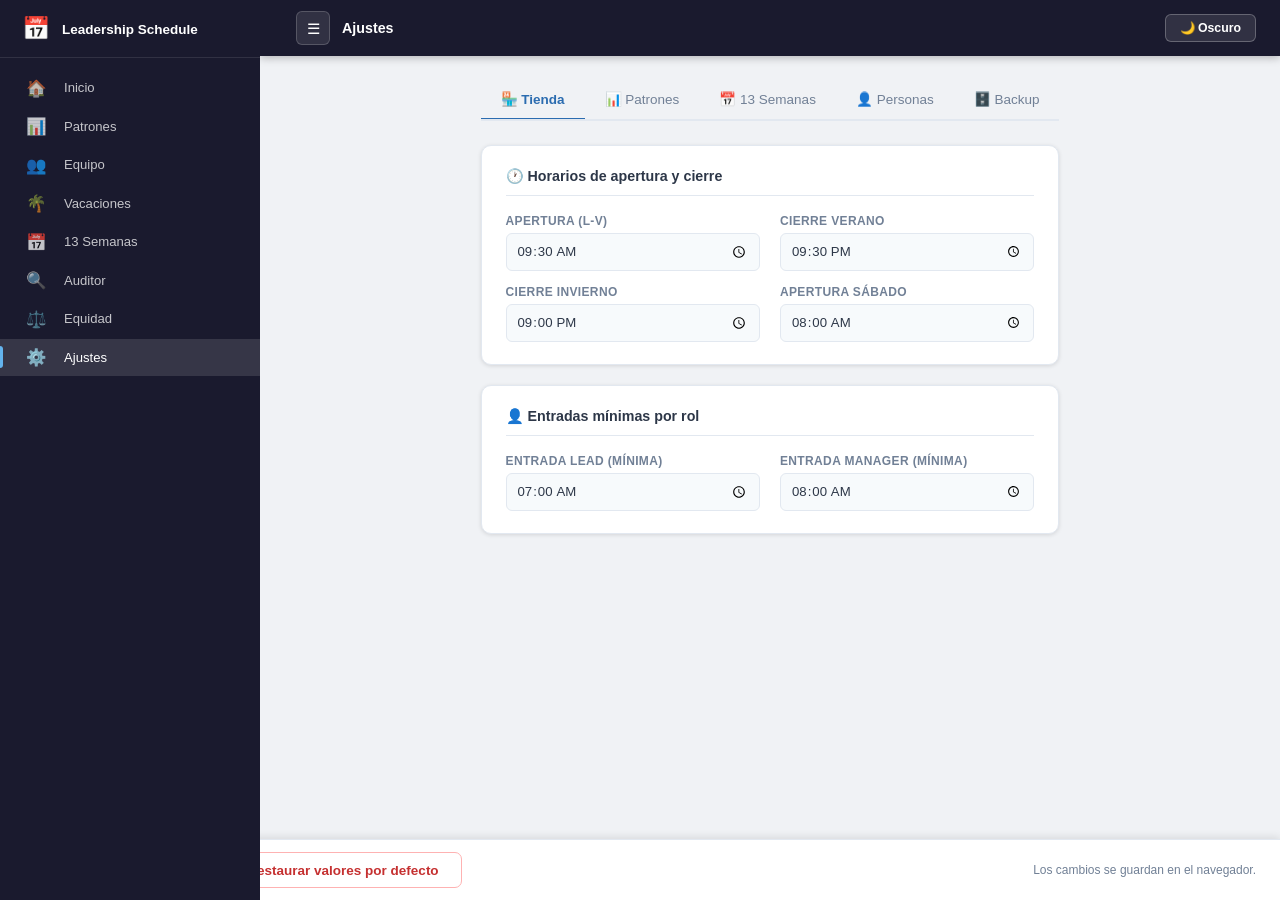
==== commit 44ca5998: "feat: implement App Shell with collapsible sidebar (Fase 1 UI redesign) Agent-Logs-Url: https://gith" ====
--- a/ajustes.html
+++ b/ajustes.html
@@ -6,36 +6,69 @@
 <meta name="theme-color" content="#1a1a2e">
 <link rel="manifest" href="manifest.webmanifest">
 <title>⚙️ Ajustes · Leadership Schedule</title>
+<link rel="stylesheet" href="css/ui-tokens.css">
+<link rel="stylesheet" href="css/app-shell.css">
 <link rel="stylesheet" href="css/nav.css">
 <link rel="stylesheet" href="css/ajustes.css">
 </head>
 <body>
 
-<!-- ===== HEADER ===== -->
-<header class="app-header">
-  <div class="app-header-left">
-    <span class="app-logo">📅</span>
-    <div>
-      <h1 class="app-title">Leadership Schedule</h1>
-      <span class="app-subtitle">Ajustes</span>
-    </div>
+<!-- ===== APP SHELL ===== -->
+<div class="app-shell">
+
+<!-- SIDEBAR -->
+<aside class="app-sidebar" id="app-sidebar">
+  <div class="sidebar-header">
+    <span class="sidebar-logo">📅</span>
+    <span class="sidebar-brand">Leadership Schedule</span>
   </div>
-  <div class="app-header-right">
+  <nav class="sidebar-nav" aria-label="Navegación principal">
+    <a class="sidebar-link" href="index.html" data-tooltip="Inicio" title="Inicio">
+      <span class="sidebar-icon">🏠</span>
+      <span class="sidebar-label">Inicio</span>
+    </a>
+    <a class="sidebar-link" href="dashboard.html" data-tooltip="Patrones" title="Patrones">
+      <span class="sidebar-icon">📊</span>
+      <span class="sidebar-label">Patrones</span>
+    </a>
+    <a class="sidebar-link" href="equipo.html" data-tooltip="Equipo" title="Equipo">
+      <span class="sidebar-icon">👥</span>
+      <span class="sidebar-label">Equipo</span>
+    </a>
+    <a class="sidebar-link" href="vacaciones.html" data-tooltip="Vacaciones" title="Vacaciones">
+      <span class="sidebar-icon">🌴</span>
+      <span class="sidebar-label">Vacaciones</span>
+    </a>
+    <a class="sidebar-link" href="planificador-13w.html" data-tooltip="13 Semanas" title="13 Semanas">
+      <span class="sidebar-icon">📅</span>
+      <span class="sidebar-label">13 Semanas</span>
+    </a>
+    <a class="sidebar-link" href="auditor.html" data-tooltip="Auditor" title="Auditor">
+      <span class="sidebar-icon">🔍</span>
+      <span class="sidebar-label">Auditor</span>
+    </a>
+    <a class="sidebar-link" href="equity.html" data-tooltip="Equidad" title="Equidad">
+      <span class="sidebar-icon">⚖️</span>
+      <span class="sidebar-label">Equidad</span>
+    </a>
+    <a class="sidebar-link active" href="ajustes.html" data-tooltip="Ajustes" title="Ajustes">
+      <span class="sidebar-icon">⚙️</span>
+      <span class="sidebar-label">Ajustes</span>
+    </a>
+  </nav>
+</aside>
+
+<!-- CONTENT COLUMN -->
+<div class="app-content">
+
+<!-- TOPBAR -->
+<header class="app-topbar">
+  <button class="sidebar-toggle" id="sidebar-toggle" aria-label="Colapsar menú" aria-expanded="true" title="Colapsar menú">☰</button>
+  <span class="topbar-title">Ajustes</span>
+  <div class="topbar-right">
     <button class="btn-header" id="theme-toggle">🌙 Oscuro</button>
   </div>
 </header>
-
-<!-- NAV BAR -->
-<nav class="app-nav">
-  <a class="nav-btn nav-home" href="index.html">🏠 Inicio</a>
-  <a class="nav-btn" href="dashboard.html">📊 Patrones</a>
-  <a class="nav-btn" href="equipo.html">👥 Equipo</a>
-  <a class="nav-btn" href="vacaciones.html">🌴 Vacaciones</a>
-  <a class="nav-btn" href="planificador-13w.html">📅 13 Semanas</a>
-  <a class="nav-btn" href="auditor.html">🔍 Auditor</a>
-  <a class="nav-btn" href="equity.html">⚖️ Equidad</a>
-  <a class="nav-btn active" href="ajustes.html">⚙️ Ajustes</a>
-</nav>
 
 <!-- ===== MAIN ===== -->
 <main class="main">
@@ -979,5 +1012,9 @@
 </script>
 <script src="js/command-palette.js"></script>
 <script src="js/pwa.js"></script>
+<script src="js/app-shell.js"></script>
+
+</div><!-- /.app-content -->
+</div><!-- /.app-shell -->
 </body>
 </html>
--- a/css/ui-tokens.css
+++ b/css/ui-tokens.css
@@ -0,0 +1,43 @@
+/* ===== UI-TOKENS.CSS — Design tokens for the App Shell ===== */
+/* Included on every page via app-shell.css */
+
+:root {
+  /* ── Layout ─────────────────────────────── */
+  --sidebar-w:           260px;
+  --sidebar-w-collapsed:  72px;
+  --topbar-h:             56px;
+
+  /* ── Spacing scale ──────────────────────── */
+  --space-1:  8px;
+  --space-2: 12px;
+  --space-3: 16px;
+  --space-4: 24px;
+  --space-5: 32px;
+  --space-6: 48px;
+
+  /* ── Sidebar colours (light) ────────────── */
+  --sidebar-bg:         #1a1a2e;
+  --sidebar-bg-hover:   rgba(255,255,255,.07);
+  --sidebar-bg-active:  rgba(255,255,255,.12);
+  --sidebar-text:       rgba(255,255,255,.75);
+  --sidebar-text-active:#fff;
+  --sidebar-border:     rgba(255,255,255,.1);
+  --sidebar-accent:     #63b3ed;  /* active indicator bar */
+
+  /* ── Topbar colours (light) ─────────────── */
+  --topbar-bg:    #1a1a2e;
+  --topbar-text:  #fff;
+  --topbar-border:rgba(255,255,255,.08);
+
+  /* ── Transition ─────────────────────────── */
+  --sidebar-transition: width .22s cubic-bezier(.4,0,.2,1);
+  --fade-transition:    opacity .18s ease, transform .18s ease;
+}
+
+/* Dark mode — sidebar is already dark, topbar same; page bg adjusts */
+[data-theme="dark"] {
+  --sidebar-bg:        #111827;
+  --sidebar-bg-hover:  rgba(255,255,255,.08);
+  --sidebar-bg-active: rgba(255,255,255,.14);
+  --topbar-bg:         #111827;
+}
--- a/css/app-shell.css
+++ b/css/app-shell.css
@@ -0,0 +1,348 @@
+/* ===== APP-SHELL.CSS — Universal sidebar + topbar layout ===== */
+/* Depends on: ui-tokens.css (included first)                    */
+
+/* ── Reset body for shell layout ──────────────────────────── */
+body {
+  margin: 0;
+  padding: 0;
+  min-height: 100vh;
+}
+
+/* ── Shell wrapper ──────────────────────────────────────────── */
+.app-shell {
+  display: flex;
+  min-height: 100vh;
+}
+
+/* ════════════════════════════════════════════════════════════
+   SIDEBAR
+════════════════════════════════════════════════════════════ */
+.app-sidebar {
+  width: var(--sidebar-w);
+  flex-shrink: 0;
+  background: var(--sidebar-bg);
+  display: flex;
+  flex-direction: column;
+  position: sticky;
+  top: 0;
+  height: 100vh;
+  overflow-y: auto;
+  overflow-x: hidden;
+  transition: var(--sidebar-transition);
+  z-index: 300;
+  scrollbar-width: thin;
+  scrollbar-color: rgba(255,255,255,.15) transparent;
+}
+.app-sidebar::-webkit-scrollbar { width: 4px; }
+.app-sidebar::-webkit-scrollbar-thumb { background: rgba(255,255,255,.15); border-radius: 4px; }
+
+/* ── Sidebar: collapsed state ─────────────────────────────── */
+.app-sidebar.sidebar-collapsed {
+  width: var(--sidebar-w-collapsed);
+}
+
+/* ── Sidebar header (logo + brand) ───────────────────────── */
+.sidebar-header {
+  display: flex;
+  align-items: center;
+  gap: 10px;
+  padding: 18px 20px 16px;
+  border-bottom: 1px solid var(--sidebar-border);
+  flex-shrink: 0;
+  overflow: hidden;
+  white-space: nowrap;
+  min-height: var(--topbar-h);
+  box-sizing: border-box;
+}
+
+.sidebar-logo {
+  font-size: 1.5rem;
+  line-height: 1;
+  flex-shrink: 0;
+  width: 32px;
+  text-align: center;
+}
+
+.sidebar-brand {
+  font-size: .9rem;
+  font-weight: 700;
+  color: var(--sidebar-text-active);
+  opacity: 1;
+  transition: var(--fade-transition);
+  white-space: nowrap;
+}
+
+.app-sidebar.sidebar-collapsed .sidebar-brand {
+  opacity: 0;
+  pointer-events: none;
+  width: 0;
+}
+
+/* ── Sidebar navigation ──────────────────────────────────── */
+.sidebar-nav {
+  display: flex;
+  flex-direction: column;
+  padding: var(--space-2) 0;
+  flex: 1;
+  gap: 2px;
+}
+
+/* ── Sidebar link ───────────────────────────────────────── */
+.sidebar-link {
+  position: relative;
+  display: flex;
+  align-items: center;
+  gap: 12px;
+  padding: 10px 20px;
+  color: var(--sidebar-text);
+  text-decoration: none;
+  font-size: .875rem;
+  font-weight: 500;
+  border-radius: 0;
+  white-space: nowrap;
+  overflow: hidden;
+  transition: background .15s, color .15s;
+  cursor: pointer;
+}
+
+.sidebar-link:hover {
+  background: var(--sidebar-bg-hover);
+  color: var(--sidebar-text-active);
+}
+
+/* Active state */
+.sidebar-link.active {
+  background: var(--sidebar-bg-active);
+  color: var(--sidebar-text-active);
+}
+
+/* Active indicator: 3px left bar */
+.sidebar-link.active::before {
+  content: '';
+  position: absolute;
+  left: 0;
+  top: 50%;
+  transform: translateY(-50%);
+  height: 60%;
+  width: 3px;
+  border-radius: 0 3px 3px 0;
+  background: var(--sidebar-accent);
+}
+
+/* ── Sidebar icon ──────────────────────────────────────── */
+.sidebar-icon {
+  font-size: 1.1rem;
+  line-height: 1;
+  flex-shrink: 0;
+  width: 32px;
+  text-align: center;
+}
+
+/* Center icon when collapsed */
+.app-sidebar.sidebar-collapsed .sidebar-link {
+  justify-content: center;
+  padding: 10px 0;
+}
+
+/* ── Sidebar label ─────────────────────────────────────── */
+.sidebar-label {
+  flex: 1;
+  opacity: 1;
+  transition: var(--fade-transition);
+  min-width: 0;
+  overflow: hidden;
+  text-overflow: ellipsis;
+}
+
+.app-sidebar.sidebar-collapsed .sidebar-label {
+  opacity: 0;
+  pointer-events: none;
+  width: 0;
+  flex: 0;
+}
+
+/* ── Tooltip for collapsed mode ────────────────────────── */
+/* CSS tooltip is clipped by sidebar overflow.               */
+/* A JS-driven tooltip div (.sidebar-tooltip) is used.      */
+.sidebar-tooltip {
+  position: fixed;
+  background: #1a1a2e;
+  color: #fff;
+  font-size: .78rem;
+  font-weight: 600;
+  padding: 5px 10px;
+  border-radius: 6px;
+  white-space: nowrap;
+  pointer-events: none;
+  z-index: 500;
+  box-shadow: 0 2px 8px rgba(0,0,0,.35);
+  opacity: 0;
+  transition: opacity .12s ease;
+}
+.sidebar-tooltip.visible { opacity: 1; }
+
+/* ── Sidebar footer (bottom area) ─────────────────────── */
+.sidebar-footer {
+  padding: var(--space-3) var(--space-2);
+  border-top: 1px solid var(--sidebar-border);
+  flex-shrink: 0;
+  overflow: hidden;
+}
+
+/* ════════════════════════════════════════════════════════════
+   APP CONTENT COLUMN
+════════════════════════════════════════════════════════════ */
+.app-content {
+  flex: 1;
+  min-width: 0;
+  display: flex;
+  flex-direction: column;
+}
+
+/* ════════════════════════════════════════════════════════════
+   TOPBAR
+════════════════════════════════════════════════════════════ */
+.app-topbar {
+  height: var(--topbar-h);
+  background: var(--topbar-bg);
+  color: var(--topbar-text);
+  display: flex;
+  align-items: center;
+  gap: var(--space-2);
+  padding: 0 var(--space-4);
+  position: sticky;
+  top: 0;
+  z-index: 200;
+  flex-shrink: 0;
+  box-shadow: 0 2px 8px rgba(0,0,0,.25);
+}
+
+/* ── Sidebar toggle button (hamburger) ─────────────────── */
+.sidebar-toggle {
+  background: rgba(255,255,255,.1);
+  border: 1px solid rgba(255,255,255,.18);
+  border-radius: 6px;
+  color: #fff;
+  width: 34px;
+  height: 34px;
+  display: flex;
+  align-items: center;
+  justify-content: center;
+  font-size: 1rem;
+  cursor: pointer;
+  flex-shrink: 0;
+  transition: background .15s;
+  line-height: 1;
+  padding: 0;
+}
+.sidebar-toggle:hover { background: rgba(255,255,255,.2); }
+.sidebar-toggle:focus-visible { outline: 2px solid var(--sidebar-accent); outline-offset: 2px; }
+
+/* ── Topbar title (module name) ────────────────────────── */
+.topbar-title {
+  font-size: .95rem;
+  font-weight: 700;
+  color: #fff;
+  flex: 1;
+  white-space: nowrap;
+  overflow: hidden;
+  text-overflow: ellipsis;
+}
+
+/* ── Topbar right actions ──────────────────────────────── */
+.topbar-right {
+  display: flex;
+  align-items: center;
+  gap: var(--space-1);
+  flex-shrink: 0;
+}
+
+/* Reuse existing btn-header styles inside topbar */
+.app-topbar .btn-header {
+  padding: 6px 14px;
+  border-radius: 6px;
+  border: 1px solid rgba(255,255,255,.25);
+  background: rgba(255,255,255,.1);
+  color: #fff;
+  font-size: .82rem;
+  font-weight: 600;
+  cursor: pointer;
+  transition: background .15s;
+  text-decoration: none;
+  white-space: nowrap;
+  display: inline-flex;
+  align-items: center;
+  gap: 4px;
+}
+.app-topbar .btn-header:hover { background: rgba(255,255,255,.22); }
+
+/* Season toggle inside topbar */
+.app-topbar .season-toggle {
+  display: flex;
+  gap: 4px;
+}
+.app-topbar .season-btn {
+  padding: 5px 12px;
+  border-radius: 5px;
+  border: 1px solid rgba(255,255,255,.2);
+  background: rgba(255,255,255,.08);
+  color: rgba(255,255,255,.75);
+  font-size: .78rem;
+  font-weight: 600;
+  cursor: pointer;
+  transition: background .15s, color .15s;
+  white-space: nowrap;
+}
+.app-topbar .season-btn:hover { background: rgba(255,255,255,.18); color: #fff; }
+.app-topbar .season-btn.active {
+  background: rgba(255,255,255,.22);
+  color: #fff;
+  border-color: rgba(255,255,255,.4);
+}
+
+/* ════════════════════════════════════════════════════════════
+   MAIN SCROLL AREA
+   (Each module's .main retains its own padding/max-width)
+════════════════════════════════════════════════════════════ */
+
+/* ════════════════════════════════════════════════════════════
+   DARK MODE ADJUSTMENTS
+════════════════════════════════════════════════════════════ */
+[data-theme="dark"] .app-topbar {
+  background: var(--topbar-bg);
+  box-shadow: 0 2px 8px rgba(0,0,0,.5);
+}
+
+[data-theme="dark"] .sidebar-tooltip {
+  background: #2d3748;
+}
+
+/* ════════════════════════════════════════════════════════════
+   HIDE OLD HORIZONTAL NAV (backwards compat)
+   When inside .app-shell, the old .app-header and .app-nav
+   are replaced by .app-topbar + .app-sidebar.
+   Keep .app-header rules for pages not yet migrated.
+════════════════════════════════════════════════════════════ */
+.app-shell .app-header { display: none; }
+.app-shell .app-nav    { display: none; }
+
+/* ════════════════════════════════════════════════════════════
+   RESPONSIVE — collapse sidebar on small screens
+════════════════════════════════════════════════════════════ */
+@media (max-width: 768px) {
+  .app-sidebar {
+    position: fixed;
+    left: 0;
+    top: 0;
+    height: 100vh;
+    z-index: 400;
+    transform: translateX(0);
+  }
+  .app-sidebar.sidebar-collapsed {
+    transform: translateX(-100%);
+    width: var(--sidebar-w);
+  }
+  .app-content {
+    width: 100%;
+  }
+}
